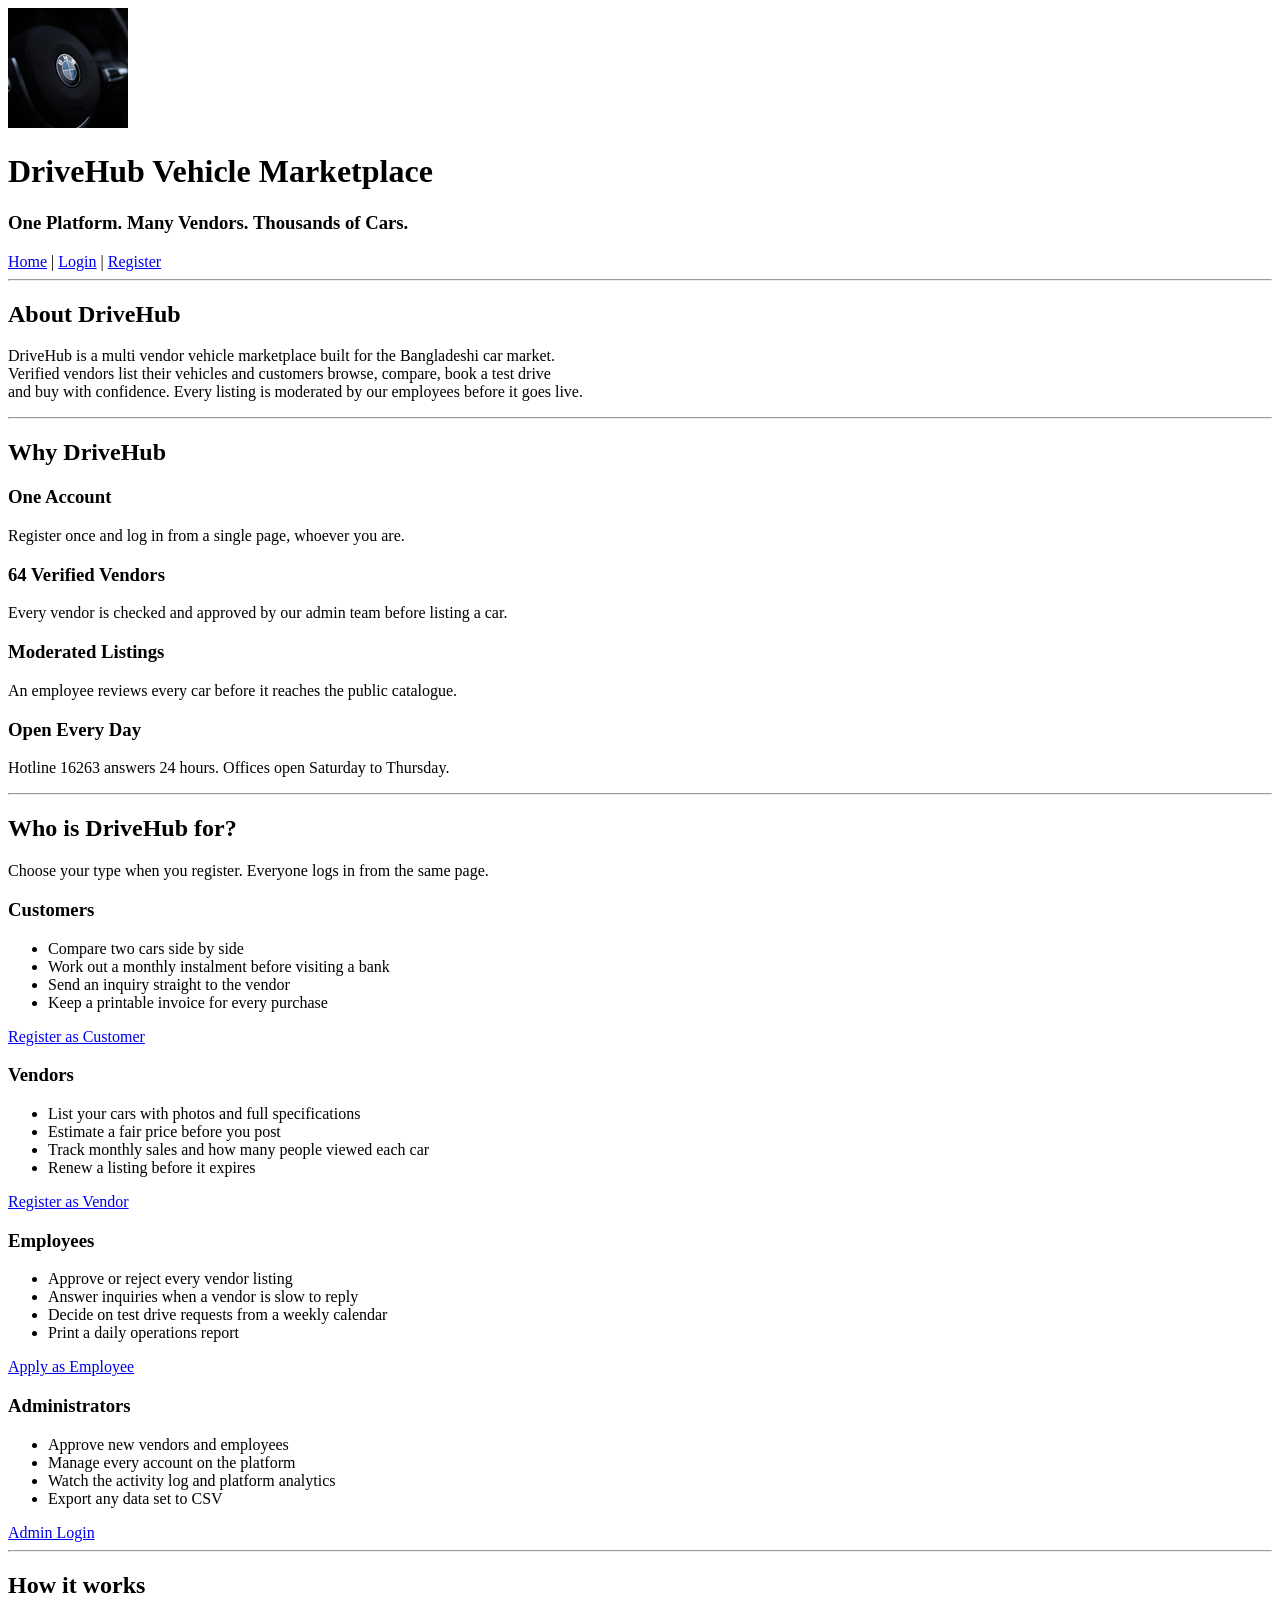
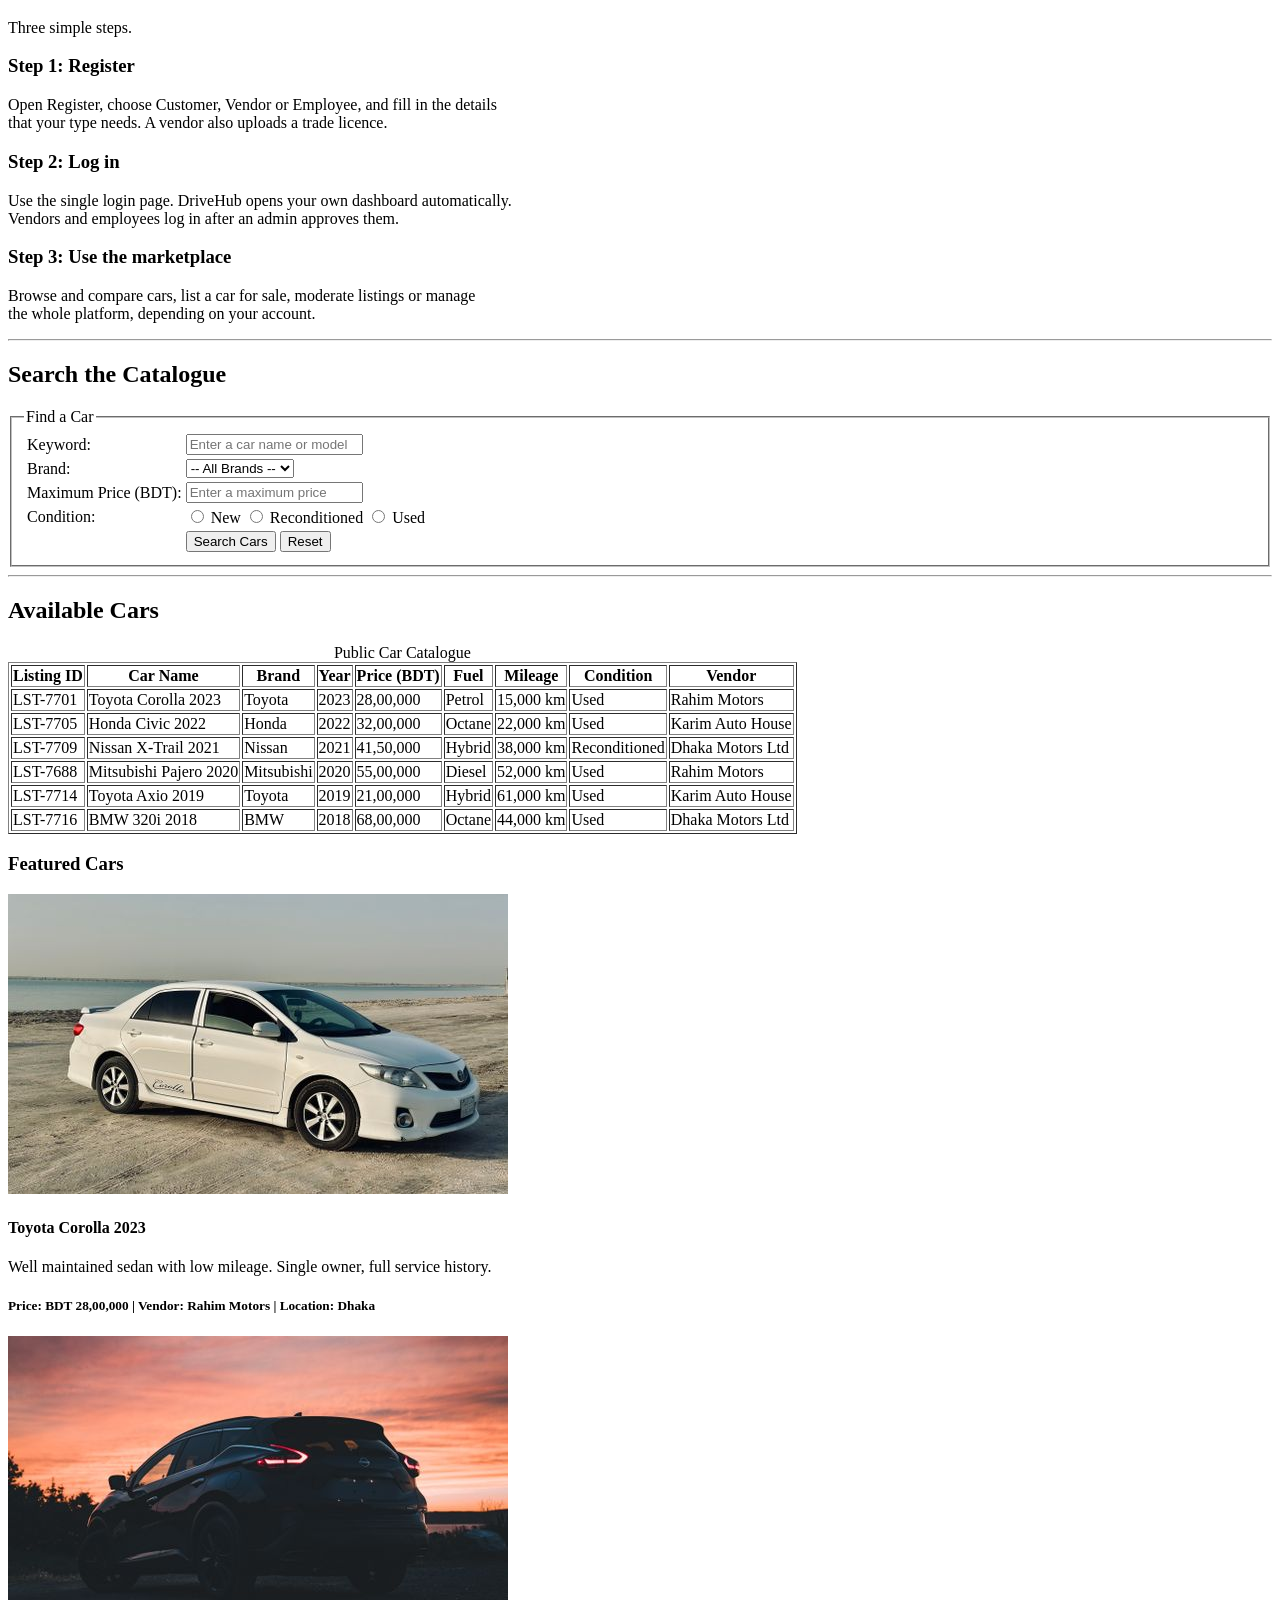
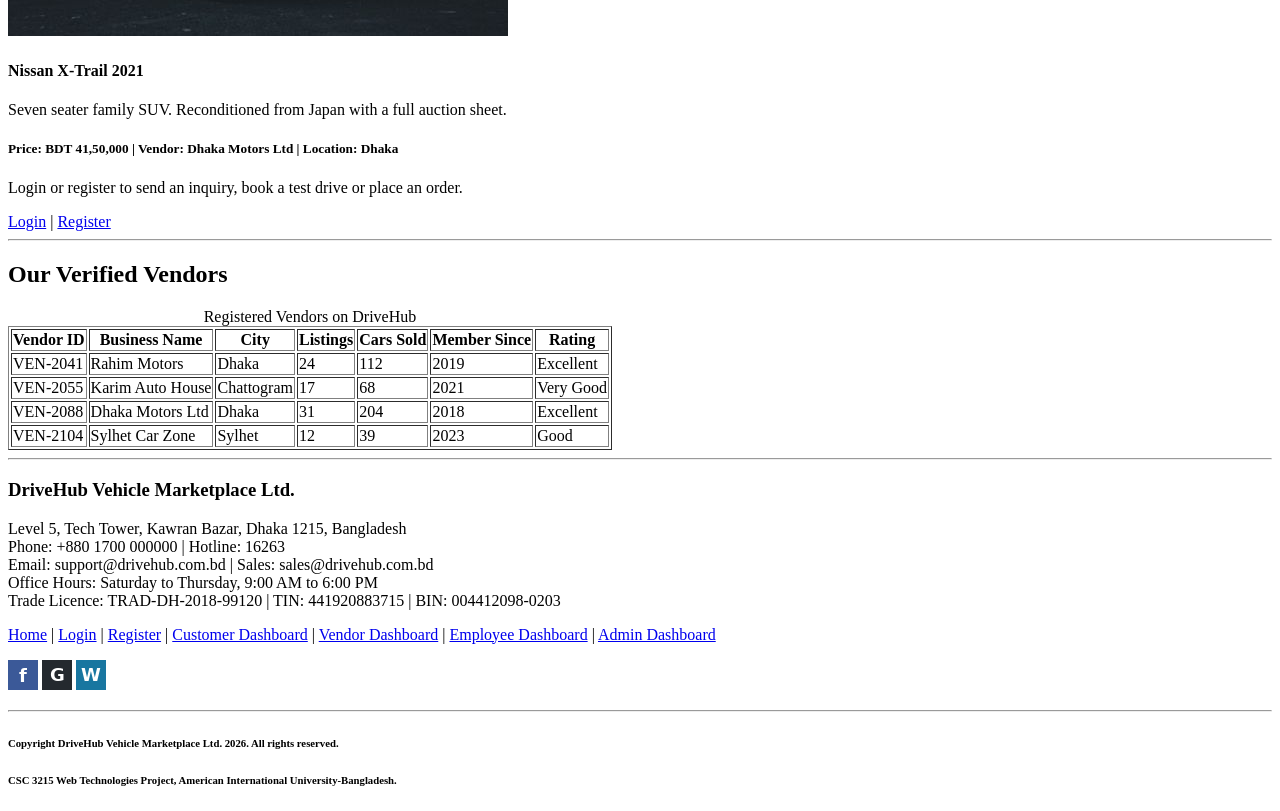
==== index.html @ 2ffe4905 "Add home page with catalogue and search" ====
<!DOCTYPE html>
<html lang="en">

<head>
    <meta charset="UTF-8">
    <meta name="viewport" content="width=device-width, initial-scale=1.0">
    <title>Home | DriveHub Vehicle Marketplace</title>
</head>

<body>

    <header class="site-header">
        <img src="image/logo.png" alt="DriveHub Logo" width="120" height="120">
        <h1>DriveHub Vehicle Marketplace</h1>
        <h3>One Platform. Many Vendors. Thousands of Cars.</h3>
    </header>

    <nav class="main-nav">
        <a href="index.html">Home</a>
        |
        <a href="login.html">Login</a>
        |
        <a href="register.html">Register</a>
    </nav>

    <hr>

    <main class="container">

        <section class="page-section" id="aboutSection">

        <h2>About DriveHub</h2>
        <p>DriveHub is a multi vendor vehicle marketplace built for the Bangladeshi car market.<br>
            Verified vendors list their vehicles and customers browse, compare, book a test drive<br>
            and buy with confidence. Every listing is moderated by our employees before it goes live.
        </p>

        </section>

        <hr>

        <section class="page-section" id="whySection">

        <h2>Why DriveHub</h2>

        <h3>One Account</h3>
        <p>Register once and log in from a single page, whoever you are.</p>

        <h3>64 Verified Vendors</h3>
        <p>Every vendor is checked and approved by our admin team before listing a car.</p>

        <h3>Moderated Listings</h3>
        <p>An employee reviews every car before it reaches the public catalogue.</p>

        <h3>Open Every Day</h3>
        <p>Hotline 16263 answers 24 hours. Offices open Saturday to Thursday.</p>

        </section>

        <hr>

        <section class="page-section" id="usersSection">

        <h2>Who is DriveHub for?</h2>
        <p>Choose your type when you register. Everyone logs in from the same page.</p>

        <h3>Customers</h3>
        <ul>
            <li>Compare two cars side by side</li>
            <li>Work out a monthly instalment before visiting a bank</li>
            <li>Send an inquiry straight to the vendor</li>
            <li>Keep a printable invoice for every purchase</li>
        </ul>
        <a href="register.html">Register as Customer</a>

        <h3>Vendors</h3>
        <ul>
            <li>List your cars with photos and full specifications</li>
            <li>Estimate a fair price before you post</li>
            <li>Track monthly sales and how many people viewed each car</li>
            <li>Renew a listing before it expires</li>
        </ul>
        <a href="register.html">Register as Vendor</a>

        <h3>Employees</h3>
        <ul>
            <li>Approve or reject every vendor listing</li>
            <li>Answer inquiries when a vendor is slow to reply</li>
            <li>Decide on test drive requests from a weekly calendar</li>
            <li>Print a daily operations report</li>
        </ul>
        <a href="register.html">Apply as Employee</a>

        <h3>Administrators</h3>
        <ul>
            <li>Approve new vendors and employees</li>
            <li>Manage every account on the platform</li>
            <li>Watch the activity log and platform analytics</li>
            <li>Export any data set to CSV</li>
        </ul>
        <a href="login.html">Admin Login</a>

        </section>

        <hr>

        <section class="page-section" id="howSection">

        <h2>How it works</h2>
        <p>Three simple steps.</p>

        <h3>Step 1: Register</h3>
        <p>Open Register, choose Customer, Vendor or Employee, and fill in the details<br>
            that your type needs. A vendor also uploads a trade licence.
        </p>

        <h3>Step 2: Log in</h3>
        <p>Use the single login page. DriveHub opens your own dashboard automatically.<br>
            Vendors and employees log in after an admin approves them.
        </p>

        <h3>Step 3: Use the marketplace</h3>
        <p>Browse and compare cars, list a car for sale, moderate listings or manage<br>
            the whole platform, depending on your account.
        </p>

        </section>

        <hr>

        <section class="page-section" id="searchSection">

        <h2>Search the Catalogue</h2>

        <form method="post">
            <fieldset>
                <legend>Find a Car</legend>
                <table>
                    <tr>
                        <td><label for="homeKeyword">Keyword:</label></td>
                        <td><input type="text" id="homeKeyword" name="homeKeyword" placeholder="Enter a car name or model"></td>
                    </tr>
                    <tr>
                        <td><label for="homeBrand">Brand:</label></td>
                        <td>
                            <select id="homeBrand" name="homeBrand">
                                <option value="">-- All Brands --</option>
                                <option value="Toyota">Toyota</option>
                                <option value="Honda">Honda</option>
                                <option value="Nissan">Nissan</option>
                                <option value="Mitsubishi">Mitsubishi</option>
                                <option value="BMW">BMW</option>
                            </select>
                        </td>
                    </tr>
                    <tr>
                        <td><label for="homeMaxPrice">Maximum Price (BDT):</label></td>
                        <td><input type="number" id="homeMaxPrice" name="homeMaxPrice" placeholder="Enter a maximum price"></td>
                    </tr>
                    <tr>
                        <td><label>Condition:</label></td>
                        <td>
                            <input type="radio" id="homeNew" name="homeCondition" value="New">
                            <label for="homeNew">New</label>
                            <input type="radio" id="homeRecond" name="homeCondition" value="Reconditioned">
                            <label for="homeRecond">Reconditioned</label>
                            <input type="radio" id="homeUsed" name="homeCondition" value="Used">
                            <label for="homeUsed">Used</label>
                        </td>
                    </tr>
                    <tr>
                        <td></td>
                        <td>
                            <input type="submit" value="Search Cars">
                            <input type="reset">
                        </td>
                    </tr>
                </table>
            </fieldset>
        </form>

        </section>

        <hr>

        <section class="page-section" id="catalogSection">

        <h2>Available Cars</h2>

        <table border="1">
            <caption>Public Car Catalogue</caption>
            <tr>
                <th>Listing ID</th>
                <th>Car Name</th>
                <th>Brand</th>
                <th>Year</th>
                <th>Price (BDT)</th>
                <th>Fuel</th>
                <th>Mileage</th>
                <th>Condition</th>
                <th>Vendor</th>
            </tr>
            <tr>
                <td>LST-7701</td>
                <td>Toyota Corolla 2023</td>
                <td>Toyota</td>
                <td>2023</td>
                <td>28,00,000</td>
                <td>Petrol</td>
                <td>15,000 km</td>
                <td>Used</td>
                <td>Rahim Motors</td>
            </tr>
            <tr>
                <td>LST-7705</td>
                <td>Honda Civic 2022</td>
                <td>Honda</td>
                <td>2022</td>
                <td>32,00,000</td>
                <td>Octane</td>
                <td>22,000 km</td>
                <td>Used</td>
                <td>Karim Auto House</td>
            </tr>
            <tr>
                <td>LST-7709</td>
                <td>Nissan X-Trail 2021</td>
                <td>Nissan</td>
                <td>2021</td>
                <td>41,50,000</td>
                <td>Hybrid</td>
                <td>38,000 km</td>
                <td>Reconditioned</td>
                <td>Dhaka Motors Ltd</td>
            </tr>
            <tr>
                <td>LST-7688</td>
                <td>Mitsubishi Pajero 2020</td>
                <td>Mitsubishi</td>
                <td>2020</td>
                <td>55,00,000</td>
                <td>Diesel</td>
                <td>52,000 km</td>
                <td>Used</td>
                <td>Rahim Motors</td>
            </tr>
            <tr>
                <td>LST-7714</td>
                <td>Toyota Axio 2019</td>
                <td>Toyota</td>
                <td>2019</td>
                <td>21,00,000</td>
                <td>Hybrid</td>
                <td>61,000 km</td>
                <td>Used</td>
                <td>Karim Auto House</td>
            </tr>
            <tr>
                <td>LST-7716</td>
                <td>BMW 320i 2018</td>
                <td>BMW</td>
                <td>2018</td>
                <td>68,00,000</td>
                <td>Octane</td>
                <td>44,000 km</td>
                <td>Used</td>
                <td>Dhaka Motors Ltd</td>
            </tr>
        </table>

        <h3>Featured Cars</h3>

        <img src="image/car1.png" alt="Toyota Corolla 2023" width="500" height="300">
        <h4>Toyota Corolla 2023</h4>
        <p>Well maintained sedan with low mileage. Single owner, full service history.</p>
        <h5>Price: BDT 28,00,000 | Vendor: Rahim Motors | Location: Dhaka</h5>

        <img src="image/car3.png" alt="Nissan X-Trail 2021" width="500" height="300">
        <h4>Nissan X-Trail 2021</h4>
        <p>Seven seater family SUV. Reconditioned from Japan with a full auction sheet.</p>
        <h5>Price: BDT 41,50,000 | Vendor: Dhaka Motors Ltd | Location: Dhaka</h5>

        <p>Login or register to send an inquiry, book a test drive or place an order.</p>
        <a href="login.html">Login</a> |
        <a href="register.html">Register</a>

        </section>

        <hr>

        <section class="page-section" id="vendorSection">

        <h2>Our Verified Vendors</h2>

        <table border="1">
            <caption>Registered Vendors on DriveHub</caption>
            <tr>
                <th>Vendor ID</th>
                <th>Business Name</th>
                <th>City</th>
                <th>Listings</th>
                <th>Cars Sold</th>
                <th>Member Since</th>
                <th>Rating</th>
            </tr>
            <tr>
                <td>VEN-2041</td>
                <td>Rahim Motors</td>
                <td>Dhaka</td>
                <td>24</td>
                <td>112</td>
                <td>2019</td>
                <td>Excellent</td>
            </tr>
            <tr>
                <td>VEN-2055</td>
                <td>Karim Auto House</td>
                <td>Chattogram</td>
                <td>17</td>
                <td>68</td>
                <td>2021</td>
                <td>Very Good</td>
            </tr>
            <tr>
                <td>VEN-2088</td>
                <td>Dhaka Motors Ltd</td>
                <td>Dhaka</td>
                <td>31</td>
                <td>204</td>
                <td>2018</td>
                <td>Excellent</td>
            </tr>
            <tr>
                <td>VEN-2104</td>
                <td>Sylhet Car Zone</td>
                <td>Sylhet</td>
                <td>12</td>
                <td>39</td>
                <td>2023</td>
                <td>Good</td>
            </tr>
        </table>

        </section>

    </main>

    <footer class="site-footer">
        <hr>

        <h3>DriveHub Vehicle Marketplace Ltd.</h3>

        <p>Level 5, Tech Tower, Kawran Bazar, Dhaka 1215, Bangladesh<br>
            Phone: +880 1700 000000 | Hotline: 16263<br>
            Email: support@drivehub.com.bd | Sales: sales@drivehub.com.bd<br>
            Office Hours: Saturday to Thursday, 9:00 AM to 6:00 PM<br>
            Trade Licence: TRAD-DH-2018-99120 | TIN: 441920883715 | BIN: 004412098-0203
        </p>

        <p>
            <a href="index.html">Home</a> |
            <a href="login.html">Login</a> |
            <a href="register.html">Register</a> |
            <a href="customer.html">Customer Dashboard</a> |
            <a href="vendor.html">Vendor Dashboard</a> |
            <a href="employee.html">Employee Dashboard</a> |
            <a href="admin.html">Admin Dashboard</a>
        </p>

        <p>
            <a href="https://facebook.com/drivehubbd" target="_blank"><img src="image/facebook.png" alt="Facebook" width="30" height="30"></a>
            <a href="https://github.com/drivehubbd" target="_blank"><img src="image/github.png" alt="GitHub" width="30" height="30"></a>
            <a href="https://drivehub.com.bd" target="_blank"><img src="image/website.png" alt="Website" width="30" height="30"></a>
        </p>

        <hr>
        <h6>Copyright DriveHub Vehicle Marketplace Ltd. 2026. All rights reserved.</h6>
        <h6>CSC 3215 Web Technologies Project, American International University-Bangladesh.</h6>
    </footer>

</body>

</html>
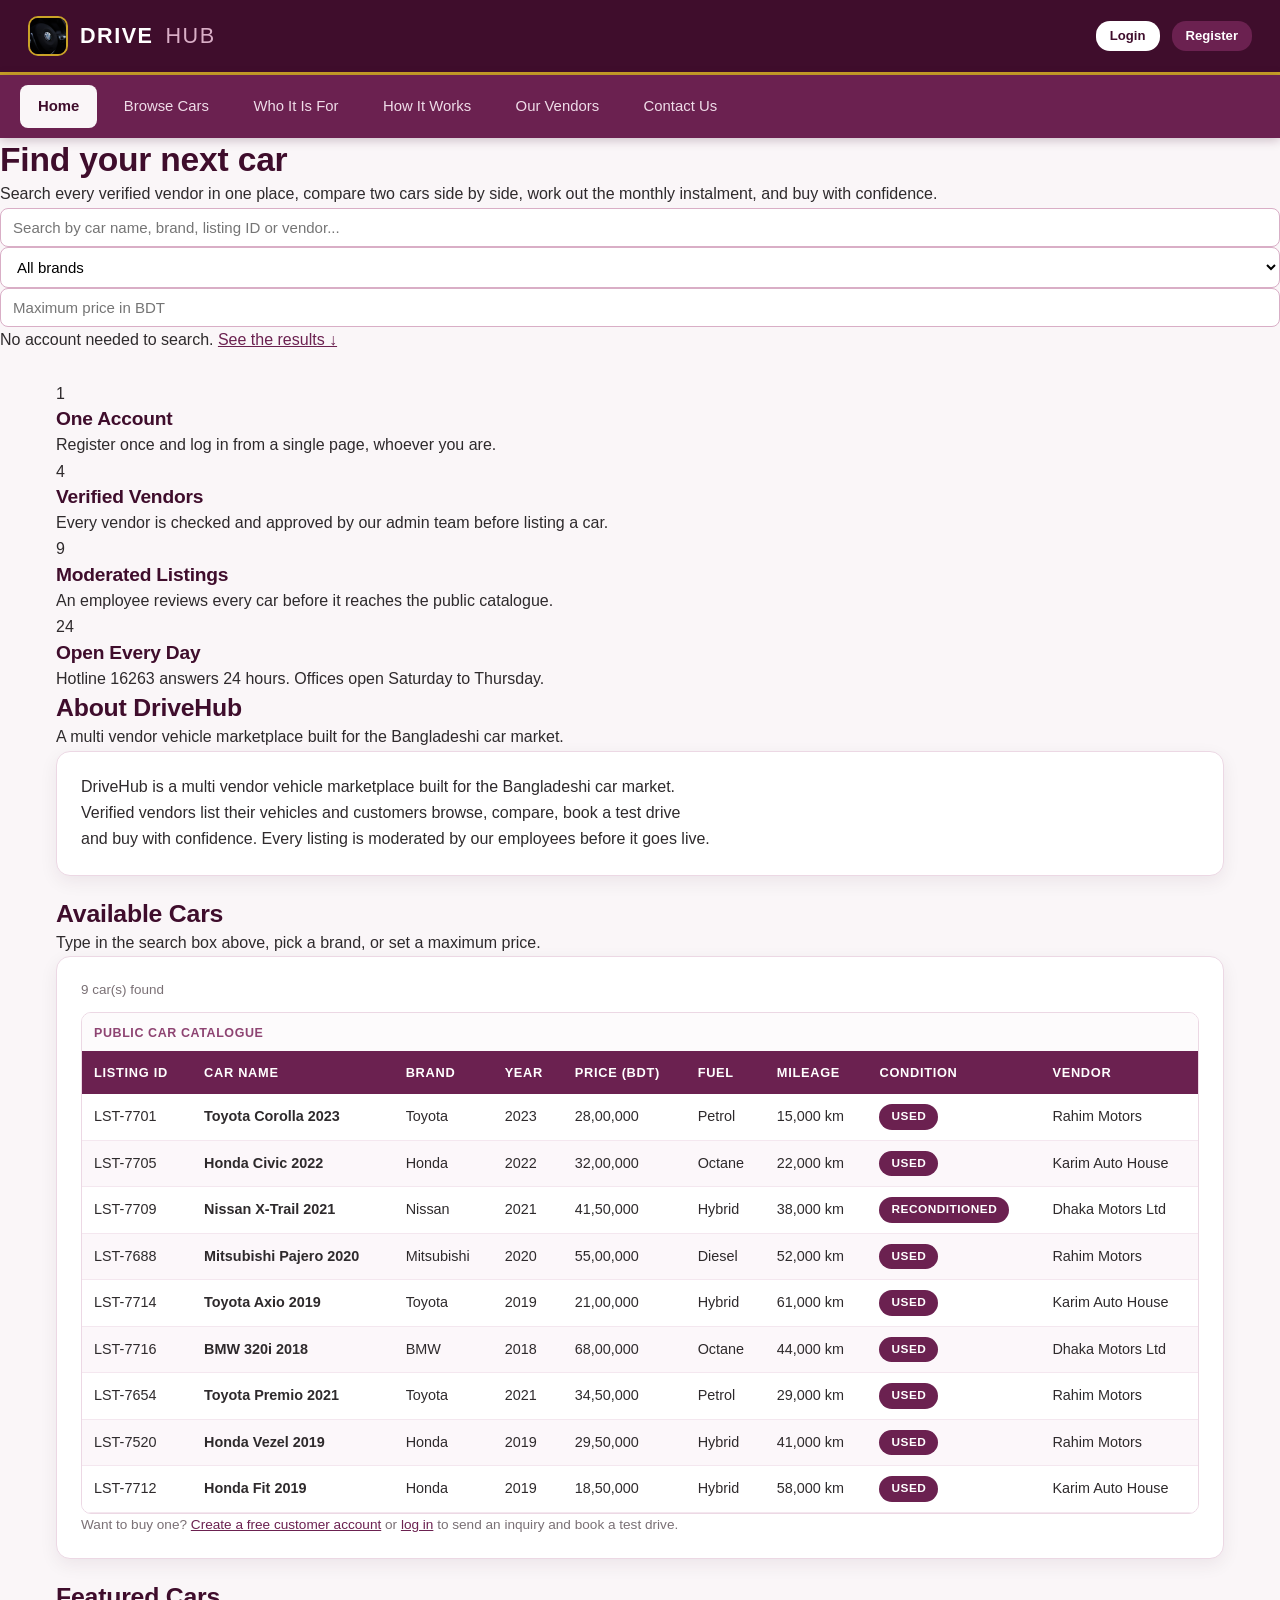
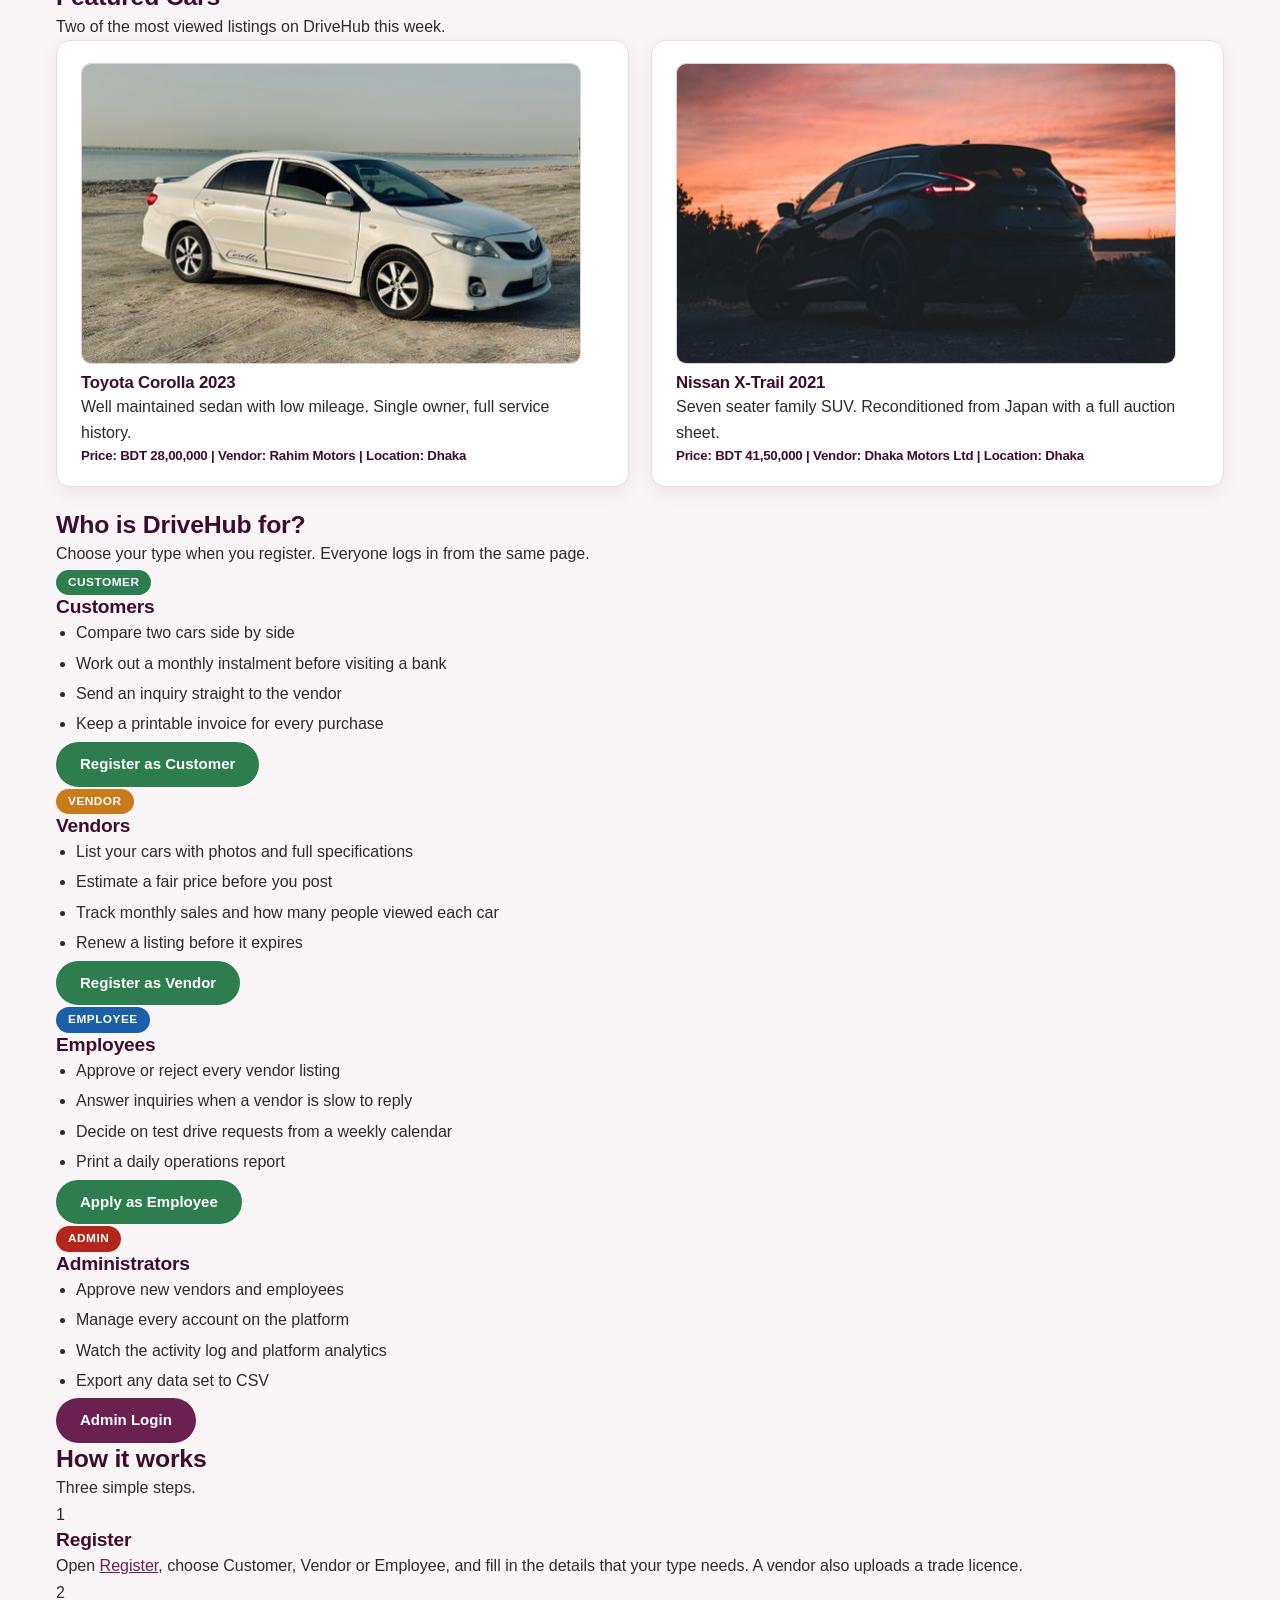
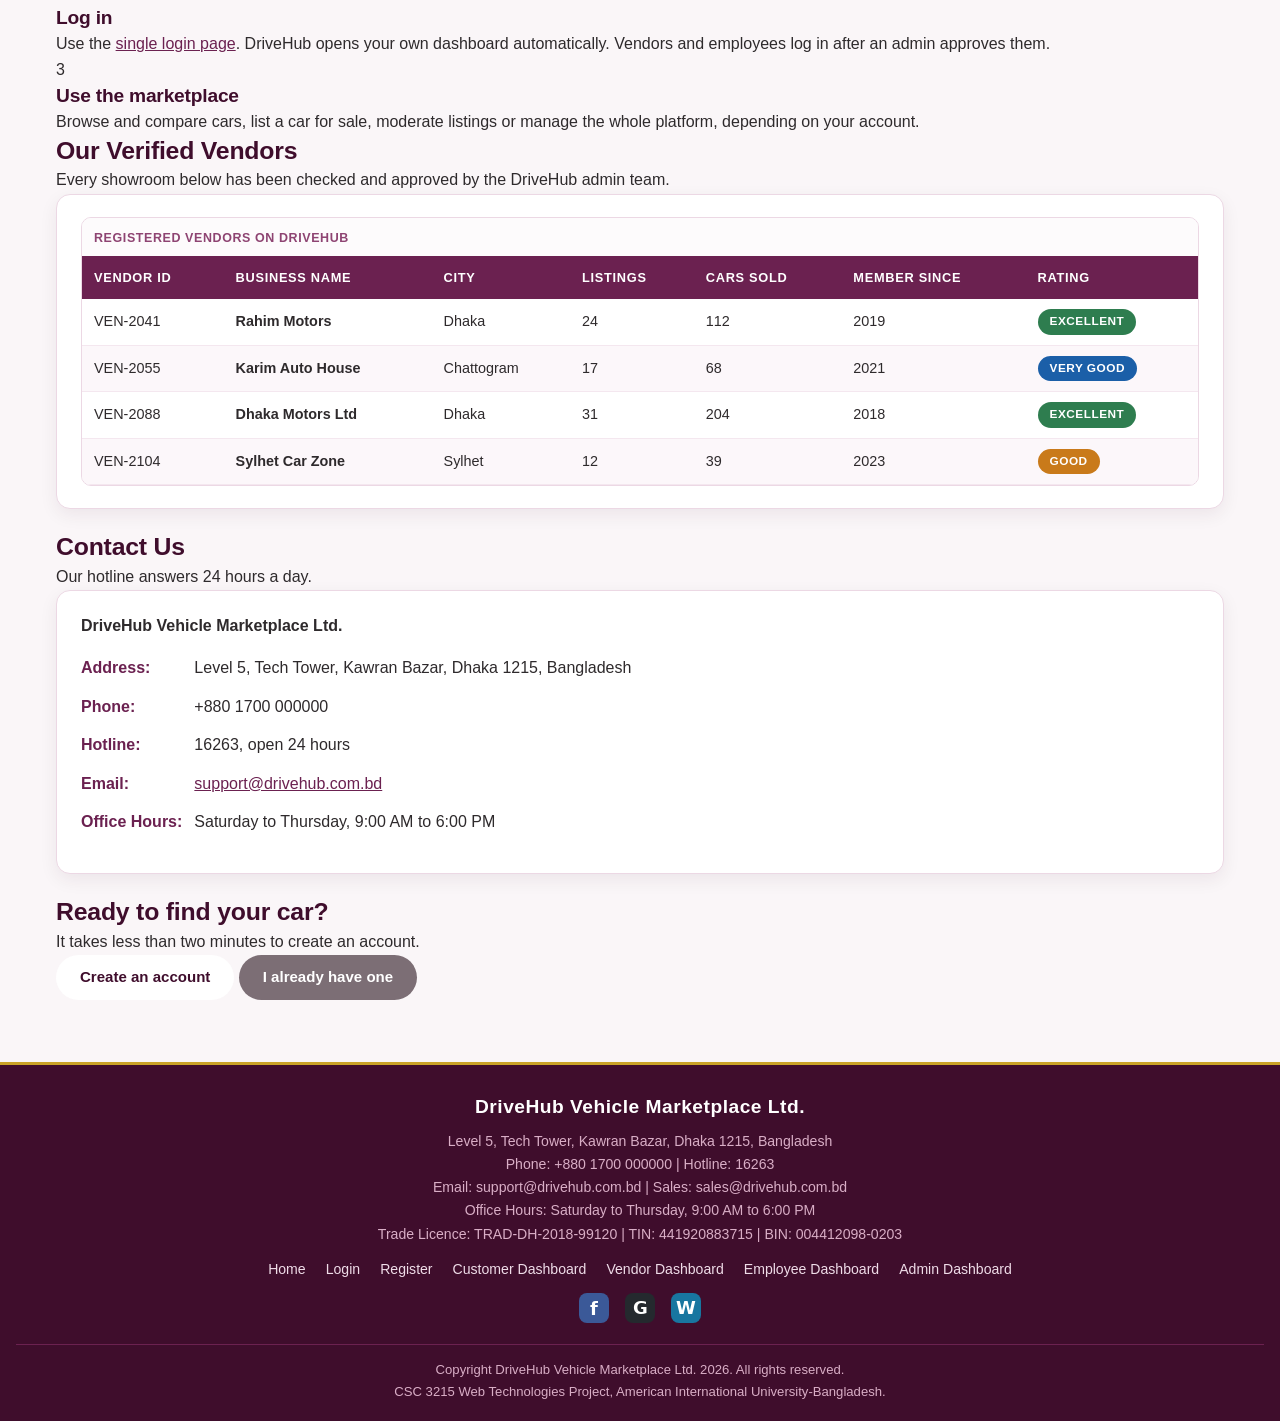
==== commit 223a0b68: "Added homepage and vendor table" ====
--- a/index.html
+++ b/index.html
@@ -4,350 +4,319 @@
 <head>
     <meta charset="UTF-8">
     <meta name="viewport" content="width=device-width, initial-scale=1.0">
+    <meta name="description" content="DriveHub Vehicle Marketplace: browse, compare and buy cars from verified vendors">
     <title>Home | DriveHub Vehicle Marketplace</title>
+    <link rel="stylesheet" href="css/base.css">
+    <link rel="stylesheet" href="css/layout.css">
+    <link rel="stylesheet" href="css/forms.css">
+    <link rel="stylesheet" href="css/tables.css">
+    <link rel="stylesheet" href="css/dashboard.css">
+    <link rel="stylesheet" href="css/home.css">
 </head>
 
 <body>
 
-    <header class="site-header">
-        <img src="image/logo.png" alt="DriveHub Logo" width="120" height="120">
-        <h1>DriveHub Vehicle Marketplace</h1>
-        <h3>One Platform. Many Vendors. Thousands of Cars.</h3>
+    <!-- HEADER: logo on the left, account buttons on the right -->
+    <header class="header">
+        <a href="index.html" class="logo">
+            <img src="image/logo.png" alt="DriveHub Logo" width="40" height="40">
+            Drive<span>Hub</span>
+        </a>
+        <div class="user-info">
+            <a href="login.html" class="btn btn-small btn-light">Login</a>
+            <a href="register.html" class="btn btn-small">Register</a>
+        </div>
     </header>
 
-    <nav class="main-nav">
-        <a href="index.html">Home</a>
-        |
-        <a href="login.html">Login</a>
-        |
-        <a href="register.html">Register</a>
+    <!-- NAVIGATION -->
+    <nav class="topnav">
+        <a href="index.html" class="active">Home</a>
+        <a href="#catalog">Browse Cars</a>
+        <a href="#who">Who It Is For</a>
+        <a href="#how">How It Works</a>
+        <a href="#vendors">Our Vendors</a>
+        <a href="#contact">Contact Us</a>
     </nav>
 
-    <hr>
+    <!-- HERO with the catalogue search -->
+    <div class="hero">
+        <h1>Find your next car</h1>
+        <p>Search every verified vendor in one place, compare two cars side by side,
+            work out the monthly instalment, and buy with confidence.</p>
+
+        <!-- Typing here filters the results below right away (onkeyup) -->
+        <div class="hero-search">
+            <input type="text" id="catalogSearch" placeholder="Search by car name, brand, listing ID or vendor..." onkeyup="renderCatalog()">
+            <select id="catalogBrand" onchange="renderCatalog()">
+                <option value="All">All brands</option>
+                <option value="Toyota">Toyota</option>
+                <option value="Honda">Honda</option>
+                <option value="Nissan">Nissan</option>
+                <option value="Mitsubishi">Mitsubishi</option>
+                <option value="BMW">BMW</option>
+            </select>
+            <input type="number" id="catalogMaxPrice" placeholder="Maximum price in BDT" onkeyup="renderCatalog()">
+        </div>
+        <p class="hero-note">No account needed to search. <a href="#catalog" class="hero-link">See the results &darr;</a></p>
+    </div>
 
     <main class="container">
 
-        <section class="page-section" id="aboutSection">
-
-        <h2>About DriveHub</h2>
-        <p>DriveHub is a multi vendor vehicle marketplace built for the Bangladeshi car market.<br>
-            Verified vendors list their vehicles and customers browse, compare, book a test drive<br>
-            and buy with confidence. Every listing is moderated by our employees before it goes live.
-        </p>
-
-        </section>
-
-        <hr>
-
-        <section class="page-section" id="whySection">
-
-        <h2>Why DriveHub</h2>
-
-        <h3>One Account</h3>
-        <p>Register once and log in from a single page, whoever you are.</p>
-
-        <h3>64 Verified Vendors</h3>
-        <p>Every vendor is checked and approved by our admin team before listing a car.</p>
-
-        <h3>Moderated Listings</h3>
-        <p>An employee reviews every car before it reaches the public catalogue.</p>
-
-        <h3>Open Every Day</h3>
-        <p>Hotline 16263 answers 24 hours. Offices open Saturday to Thursday.</p>
-
-        </section>
-
-        <hr>
-
-        <section class="page-section" id="usersSection">
-
-        <h2>Who is DriveHub for?</h2>
-        <p>Choose your type when you register. Everyone logs in from the same page.</p>
-
-        <h3>Customers</h3>
-        <ul>
-            <li>Compare two cars side by side</li>
-            <li>Work out a monthly instalment before visiting a bank</li>
-            <li>Send an inquiry straight to the vendor</li>
-            <li>Keep a printable invoice for every purchase</li>
-        </ul>
-        <a href="register.html">Register as Customer</a>
-
-        <h3>Vendors</h3>
-        <ul>
-            <li>List your cars with photos and full specifications</li>
-            <li>Estimate a fair price before you post</li>
-            <li>Track monthly sales and how many people viewed each car</li>
-            <li>Renew a listing before it expires</li>
-        </ul>
-        <a href="register.html">Register as Vendor</a>
-
-        <h3>Employees</h3>
-        <ul>
-            <li>Approve or reject every vendor listing</li>
-            <li>Answer inquiries when a vendor is slow to reply</li>
-            <li>Decide on test drive requests from a weekly calendar</li>
-            <li>Print a daily operations report</li>
-        </ul>
-        <a href="register.html">Apply as Employee</a>
-
-        <h3>Administrators</h3>
-        <ul>
-            <li>Approve new vendors and employees</li>
-            <li>Manage every account on the platform</li>
-            <li>Watch the activity log and platform analytics</li>
-            <li>Export any data set to CSV</li>
-        </ul>
-        <a href="login.html">Admin Login</a>
-
-        </section>
-
-        <hr>
-
-        <section class="page-section" id="howSection">
-
-        <h2>How it works</h2>
-        <p>Three simple steps.</p>
-
-        <h3>Step 1: Register</h3>
-        <p>Open Register, choose Customer, Vendor or Employee, and fill in the details<br>
-            that your type needs. A vendor also uploads a trade licence.
-        </p>
-
-        <h3>Step 2: Log in</h3>
-        <p>Use the single login page. DriveHub opens your own dashboard automatically.<br>
-            Vendors and employees log in after an admin approves them.
-        </p>
-
-        <h3>Step 3: Use the marketplace</h3>
-        <p>Browse and compare cars, list a car for sale, moderate listings or manage<br>
-            the whole platform, depending on your account.
-        </p>
-
-        </section>
-
-        <hr>
-
-        <section class="page-section" id="searchSection">
-
-        <h2>Search the Catalogue</h2>
-
-        <form method="post">
-            <fieldset>
-                <legend>Find a Car</legend>
-                <table>
-                    <tr>
-                        <td><label for="homeKeyword">Keyword:</label></td>
-                        <td><input type="text" id="homeKeyword" name="homeKeyword" placeholder="Enter a car name or model"></td>
-                    </tr>
-                    <tr>
-                        <td><label for="homeBrand">Brand:</label></td>
-                        <td>
-                            <select id="homeBrand" name="homeBrand">
-                                <option value="">-- All Brands --</option>
-                                <option value="Toyota">Toyota</option>
-                                <option value="Honda">Honda</option>
-                                <option value="Nissan">Nissan</option>
-                                <option value="Mitsubishi">Mitsubishi</option>
-                                <option value="BMW">BMW</option>
-                            </select>
-                        </td>
-                    </tr>
-                    <tr>
-                        <td><label for="homeMaxPrice">Maximum Price (BDT):</label></td>
-                        <td><input type="number" id="homeMaxPrice" name="homeMaxPrice" placeholder="Enter a maximum price"></td>
-                    </tr>
-                    <tr>
-                        <td><label>Condition:</label></td>
-                        <td>
-                            <input type="radio" id="homeNew" name="homeCondition" value="New">
-                            <label for="homeNew">New</label>
-                            <input type="radio" id="homeRecond" name="homeCondition" value="Reconditioned">
-                            <label for="homeRecond">Reconditioned</label>
-                            <input type="radio" id="homeUsed" name="homeCondition" value="Used">
-                            <label for="homeUsed">Used</label>
-                        </td>
-                    </tr>
-                    <tr>
-                        <td></td>
-                        <td>
-                            <input type="submit" value="Search Cars">
-                            <input type="reset">
-                        </td>
+        <!-- WHY DRIVEHUB -->
+        <div class="feature-strip">
+            <div class="feature">
+                <span class="feature-icon">1</span>
+                <h3>One Account</h3>
+                <p>Register once and log in from a single page, whoever you are.</p>
+            </div>
+            <div class="feature">
+                <span class="feature-icon" id="vendorCount">0</span>
+                <h3>Verified Vendors</h3>
+                <p>Every vendor is checked and approved by our admin team before listing a car.</p>
+            </div>
+            <div class="feature">
+                <span class="feature-icon" id="liveCount">0</span>
+                <h3>Moderated Listings</h3>
+                <p>An employee reviews every car before it reaches the public catalogue.</p>
+            </div>
+            <div class="feature">
+                <span class="feature-icon">24</span>
+                <h3>Open Every Day</h3>
+                <p>Hotline 16263 answers 24 hours. Offices open Saturday to Thursday.</p>
+            </div>
+        </div>
+
+        <!-- ABOUT -->
+        <section id="about" class="home-section">
+            <div class="section-heading">
+                <h2>About DriveHub</h2>
+                <p>A multi vendor vehicle marketplace built for the Bangladeshi car market.</p>
+            </div>
+            <div class="card">
+                <p>DriveHub is a multi vendor vehicle marketplace built for the Bangladeshi car market.<br>
+                    Verified vendors list their vehicles and customers browse, compare, book a test drive<br>
+                    and buy with confidence. Every listing is moderated by our employees before it goes live.
+                </p>
+            </div>
+        </section>
+
+        <!-- SEARCH RESULTS -->
+        <section id="catalog" class="home-section">
+            <div class="section-heading">
+                <h2>Available Cars</h2>
+                <p>Type in the search box above, pick a brand, or set a maximum price.</p>
+            </div>
+            <div class="card">
+                <p class="result-count" id="catalogCount"></p>
+                <div class="table-wrapper">
+                    <table class="data-table">
+                        <caption>Public Car Catalogue</caption>
+                        <thead>
+                            <tr>
+                                <th>Listing ID</th>
+                                <th>Car Name</th>
+                                <th>Brand</th>
+                                <th>Year</th>
+                                <th>Price (BDT)</th>
+                                <th>Fuel</th>
+                                <th>Mileage</th>
+                                <th>Condition</th>
+                                <th>Vendor</th>
+                            </tr>
+                        </thead>
+                        <tbody id="catalogBody"></tbody>
+                    </table>
+                </div>
+                <p class="hint">Want to buy one? <a href="register.html">Create a free customer account</a> or
+                    <a href="login.html">log in</a> to send an inquiry and book a test drive.</p>
+            </div>
+        </section>
+
+        <!-- FEATURED CARS -->
+        <section id="featured" class="home-section">
+            <div class="section-heading">
+                <h2>Featured Cars</h2>
+                <p>Two of the most viewed listings on DriveHub this week.</p>
+            </div>
+            <div class="row">
+                <div class="col">
+                    <div class="card">
+                        <img src="image/car1.png" alt="Toyota Corolla 2023" width="500" height="300" class="car-photo">
+                        <h4>Toyota Corolla 2023</h4>
+                        <p>Well maintained sedan with low mileage. Single owner, full service history.</p>
+                        <h5>Price: BDT 28,00,000 | Vendor: Rahim Motors | Location: Dhaka</h5>
+                    </div>
+                </div>
+                <div class="col">
+                    <div class="card">
+                        <img src="image/car3.png" alt="Nissan X-Trail 2021" width="500" height="300" class="car-photo">
+                        <h4>Nissan X-Trail 2021</h4>
+                        <p>Seven seater family SUV. Reconditioned from Japan with a full auction sheet.</p>
+                        <h5>Price: BDT 41,50,000 | Vendor: Dhaka Motors Ltd | Location: Dhaka</h5>
+                    </div>
+                </div>
+            </div>
+        </section>
+
+        <!-- WHO IT IS FOR -->
+        <section id="who" class="home-section">
+            <div class="section-heading">
+                <h2>Who is DriveHub for?</h2>
+                <p>Choose your type when you register. Everyone logs in from the same page.</p>
+            </div>
+
+            <div class="role-grid">
+                <div class="role-card customer">
+                    <span class="badge customer">Customer</span>
+                    <h3>Customers</h3>
+                    <ul>
+                        <li>Compare two cars side by side</li>
+                        <li>Work out a monthly instalment before visiting a bank</li>
+                        <li>Send an inquiry straight to the vendor</li>
+                        <li>Keep a printable invoice for every purchase</li>
+                    </ul>
+                    <a href="register.html" class="btn btn-success">Register as Customer</a>
+                </div>
+
+                <div class="role-card vendor">
+                    <span class="badge vendor">Vendor</span>
+                    <h3>Vendors</h3>
+                    <ul>
+                        <li>List your cars with photos and full specifications</li>
+                        <li>Estimate a fair price before you post</li>
+                        <li>Track monthly sales and how many people viewed each car</li>
+                        <li>Renew a listing before it expires</li>
+                    </ul>
+                    <a href="register.html" class="btn btn-success">Register as Vendor</a>
+                </div>
+
+                <div class="role-card employee">
+                    <span class="badge employee">Employee</span>
+                    <h3>Employees</h3>
+                    <ul>
+                        <li>Approve or reject every vendor listing</li>
+                        <li>Answer inquiries when a vendor is slow to reply</li>
+                        <li>Decide on test drive requests from a weekly calendar</li>
+                        <li>Print a daily operations report</li>
+                    </ul>
+                    <a href="register.html" class="btn btn-success">Apply as Employee</a>
+                </div>
+
+                <div class="role-card admin">
+                    <span class="badge admin">Admin</span>
+                    <h3>Administrators</h3>
+                    <ul>
+                        <li>Approve new vendors and employees</li>
+                        <li>Manage every account on the platform</li>
+                        <li>Watch the activity log and platform analytics</li>
+                        <li>Export any data set to CSV</li>
+                    </ul>
+                    <a href="login.html" class="btn">Admin Login</a>
+                </div>
+            </div>
+        </section>
+
+        <!-- HOW IT WORKS -->
+        <section id="how" class="home-section">
+            <div class="section-heading">
+                <h2>How it works</h2>
+                <p>Three simple steps.</p>
+            </div>
+            <div class="steps">
+                <div class="step">
+                    <span class="step-number">1</span>
+                    <h3>Register</h3>
+                    <p>Open <a href="register.html">Register</a>, choose Customer, Vendor or Employee,
+                        and fill in the details that your type needs. A vendor also uploads a trade licence.</p>
+                </div>
+                <div class="step">
+                    <span class="step-number">2</span>
+                    <h3>Log in</h3>
+                    <p>Use the <a href="login.html">single login page</a>. DriveHub opens your own dashboard
+                        automatically. Vendors and employees log in after an admin approves them.</p>
+                </div>
+                <div class="step">
+                    <span class="step-number">3</span>
+                    <h3>Use the marketplace</h3>
+                    <p>Browse and compare cars, list a car for sale, moderate listings or manage
+                        the whole platform, depending on your account.</p>
+                </div>
+            </div>
+        </section>
+
+        <!-- OUR VENDORS -->
+        <section id="vendors" class="home-section">
+            <div class="section-heading">
+                <h2>Our Verified Vendors</h2>
+                <p>Every showroom below has been checked and approved by the DriveHub admin team.</p>
+            </div>
+            <div class="card">
+                <div class="table-wrapper">
+                    <table class="data-table">
+                        <caption>Registered Vendors on DriveHub</caption>
+                        <thead>
+                            <tr>
+                                <th>Vendor ID</th>
+                                <th>Business Name</th>
+                                <th>City</th>
+                                <th>Listings</th>
+                                <th>Cars Sold</th>
+                                <th>Member Since</th>
+                                <th>Rating</th>
+                            </tr>
+                        </thead>
+                        <tbody id="vendorBody"></tbody>
+                    </table>
+                </div>
+            </div>
+        </section>
+
+        <!-- CONTACT US -->
+        <section id="contact" class="home-section">
+            <div class="section-heading">
+                <h2>Contact Us</h2>
+                <p>Our hotline answers 24 hours a day.</p>
+            </div>
+            <div class="card">
+                <p><strong>DriveHub Vehicle Marketplace Ltd.</strong></p>
+                <table class="contact-table">
+                    <tr>
+                        <td>Address:</td>
+                        <td>Level 5, Tech Tower, Kawran Bazar, Dhaka 1215, Bangladesh</td>
+                    </tr>
+                    <tr>
+                        <td>Phone:</td>
+                        <td>+880 1700 000000</td>
+                    </tr>
+                    <tr>
+                        <td>Hotline:</td>
+                        <td>16263, open 24 hours</td>
+                    </tr>
+                    <tr>
+                        <td>Email:</td>
+                        <td><a href="mailto:support@drivehub.com.bd">support@drivehub.com.bd</a></td>
+                    </tr>
+                    <tr>
+                        <td>Office Hours:</td>
+                        <td>Saturday to Thursday, 9:00 AM to 6:00 PM</td>
                     </tr>
                 </table>
-            </fieldset>
-        </form>
-
-        </section>
-
-        <hr>
-
-        <section class="page-section" id="catalogSection">
-
-        <h2>Available Cars</h2>
-
-        <table border="1">
-            <caption>Public Car Catalogue</caption>
-            <tr>
-                <th>Listing ID</th>
-                <th>Car Name</th>
-                <th>Brand</th>
-                <th>Year</th>
-                <th>Price (BDT)</th>
-                <th>Fuel</th>
-                <th>Mileage</th>
-                <th>Condition</th>
-                <th>Vendor</th>
-            </tr>
-            <tr>
-                <td>LST-7701</td>
-                <td>Toyota Corolla 2023</td>
-                <td>Toyota</td>
-                <td>2023</td>
-                <td>28,00,000</td>
-                <td>Petrol</td>
-                <td>15,000 km</td>
-                <td>Used</td>
-                <td>Rahim Motors</td>
-            </tr>
-            <tr>
-                <td>LST-7705</td>
-                <td>Honda Civic 2022</td>
-                <td>Honda</td>
-                <td>2022</td>
-                <td>32,00,000</td>
-                <td>Octane</td>
-                <td>22,000 km</td>
-                <td>Used</td>
-                <td>Karim Auto House</td>
-            </tr>
-            <tr>
-                <td>LST-7709</td>
-                <td>Nissan X-Trail 2021</td>
-                <td>Nissan</td>
-                <td>2021</td>
-                <td>41,50,000</td>
-                <td>Hybrid</td>
-                <td>38,000 km</td>
-                <td>Reconditioned</td>
-                <td>Dhaka Motors Ltd</td>
-            </tr>
-            <tr>
-                <td>LST-7688</td>
-                <td>Mitsubishi Pajero 2020</td>
-                <td>Mitsubishi</td>
-                <td>2020</td>
-                <td>55,00,000</td>
-                <td>Diesel</td>
-                <td>52,000 km</td>
-                <td>Used</td>
-                <td>Rahim Motors</td>
-            </tr>
-            <tr>
-                <td>LST-7714</td>
-                <td>Toyota Axio 2019</td>
-                <td>Toyota</td>
-                <td>2019</td>
-                <td>21,00,000</td>
-                <td>Hybrid</td>
-                <td>61,000 km</td>
-                <td>Used</td>
-                <td>Karim Auto House</td>
-            </tr>
-            <tr>
-                <td>LST-7716</td>
-                <td>BMW 320i 2018</td>
-                <td>BMW</td>
-                <td>2018</td>
-                <td>68,00,000</td>
-                <td>Octane</td>
-                <td>44,000 km</td>
-                <td>Used</td>
-                <td>Dhaka Motors Ltd</td>
-            </tr>
-        </table>
-
-        <h3>Featured Cars</h3>
-
-        <img src="image/car1.png" alt="Toyota Corolla 2023" width="500" height="300">
-        <h4>Toyota Corolla 2023</h4>
-        <p>Well maintained sedan with low mileage. Single owner, full service history.</p>
-        <h5>Price: BDT 28,00,000 | Vendor: Rahim Motors | Location: Dhaka</h5>
-
-        <img src="image/car3.png" alt="Nissan X-Trail 2021" width="500" height="300">
-        <h4>Nissan X-Trail 2021</h4>
-        <p>Seven seater family SUV. Reconditioned from Japan with a full auction sheet.</p>
-        <h5>Price: BDT 41,50,000 | Vendor: Dhaka Motors Ltd | Location: Dhaka</h5>
-
-        <p>Login or register to send an inquiry, book a test drive or place an order.</p>
-        <a href="login.html">Login</a> |
-        <a href="register.html">Register</a>
-
-        </section>
-
-        <hr>
-
-        <section class="page-section" id="vendorSection">
-
-        <h2>Our Verified Vendors</h2>
-
-        <table border="1">
-            <caption>Registered Vendors on DriveHub</caption>
-            <tr>
-                <th>Vendor ID</th>
-                <th>Business Name</th>
-                <th>City</th>
-                <th>Listings</th>
-                <th>Cars Sold</th>
-                <th>Member Since</th>
-                <th>Rating</th>
-            </tr>
-            <tr>
-                <td>VEN-2041</td>
-                <td>Rahim Motors</td>
-                <td>Dhaka</td>
-                <td>24</td>
-                <td>112</td>
-                <td>2019</td>
-                <td>Excellent</td>
-            </tr>
-            <tr>
-                <td>VEN-2055</td>
-                <td>Karim Auto House</td>
-                <td>Chattogram</td>
-                <td>17</td>
-                <td>68</td>
-                <td>2021</td>
-                <td>Very Good</td>
-            </tr>
-            <tr>
-                <td>VEN-2088</td>
-                <td>Dhaka Motors Ltd</td>
-                <td>Dhaka</td>
-                <td>31</td>
-                <td>204</td>
-                <td>2018</td>
-                <td>Excellent</td>
-            </tr>
-            <tr>
-                <td>VEN-2104</td>
-                <td>Sylhet Car Zone</td>
-                <td>Sylhet</td>
-                <td>12</td>
-                <td>39</td>
-                <td>2023</td>
-                <td>Good</td>
-            </tr>
-        </table>
-
+            </div>
+        </section>
+
+        <section class="home-section">
+            <div class="cta-band">
+                <h2>Ready to find your car?</h2>
+                <p>It takes less than two minutes to create an account.</p>
+                <a href="register.html" class="btn btn-light">Create an account</a>
+                <a href="login.html" class="btn btn-secondary">I already have one</a>
+            </div>
         </section>
 
     </main>
 
-    <footer class="site-footer">
-        <hr>
-
+    <!-- FOOTER -->
+    <footer class="footer">
         <h3>DriveHub Vehicle Marketplace Ltd.</h3>
 
         <p>Level 5, Tech Tower, Kawran Bazar, Dhaka 1215, Bangladesh<br>
@@ -357,27 +326,31 @@
             Trade Licence: TRAD-DH-2018-99120 | TIN: 441920883715 | BIN: 004412098-0203
         </p>
 
-        <p>
-            <a href="index.html">Home</a> |
-            <a href="login.html">Login</a> |
-            <a href="register.html">Register</a> |
-            <a href="customer.html">Customer Dashboard</a> |
-            <a href="vendor.html">Vendor Dashboard</a> |
-            <a href="employee.html">Employee Dashboard</a> |
+        <div class="footer-links">
+            <a href="index.html">Home</a>
+            <a href="login.html">Login</a>
+            <a href="register.html">Register</a>
+            <a href="customer.html">Customer Dashboard</a>
+            <a href="vendor.html">Vendor Dashboard</a>
+            <a href="employee.html">Employee Dashboard</a>
             <a href="admin.html">Admin Dashboard</a>
-        </p>
-
-        <p>
+        </div>
+
+        <p class="footer-social">
             <a href="https://facebook.com/drivehubbd" target="_blank"><img src="image/facebook.png" alt="Facebook" width="30" height="30"></a>
             <a href="https://github.com/drivehubbd" target="_blank"><img src="image/github.png" alt="GitHub" width="30" height="30"></a>
             <a href="https://drivehub.com.bd" target="_blank"><img src="image/website.png" alt="Website" width="30" height="30"></a>
         </p>
 
-        <hr>
-        <h6>Copyright DriveHub Vehicle Marketplace Ltd. 2026. All rights reserved.</h6>
-        <h6>CSC 3215 Web Technologies Project, American International University-Bangladesh.</h6>
+        <div class="footer-bottom">
+            Copyright DriveHub Vehicle Marketplace Ltd. 2026. All rights reserved.<br>
+            CSC 3215 Web Technologies Project, American International University-Bangladesh.
+        </div>
     </footer>
 
+    <script src="js/data.js"></script>
+    <script src="js/common.js"></script>
+    <script src="js/home.js"></script>
 </body>
 
 </html>
--- a/css/base.css
+++ b/css/base.css
@@ -0,0 +1,95 @@
+/* DriveHub Vehicle Marketplace Management System
+   File 1 of 6: base.css
+
+   Reset, page defaults, typography and links.
+   This file is linked FIRST on every page, because the rules here are the
+   starting point that the other five style sheets build on.
+   (Lecture 02: "Inserting CSS, External CSS is recommended")
+
+   Colour palette, Paletton plum family with a gold accent:
+     #3F0D2C  darkest plum   header and footer
+     #6B2150  dark plum      navigation, buttons, table headers
+     #8E4472  mid plum       hover state, captions
+     #B5799C  light plum     input borders
+     #D9AEC6  pale plum      card borders and dividers
+     #F4E7EF  very pale plum tinted panels
+     #FAF6F8  page tint      page background
+     #C9A227  gold accent    underlines and highlights
+     #2E2A2C  body text */
+
+
+/* Universal selector reset (Lecture 02: "* { margin: 0; }") */
+* {
+  margin: 0;
+  padding: 0;
+  box-sizing: border-box;
+}
+
+body {
+  font-family: "Segoe UI", Arial, sans-serif;  /* ends with a generic family */
+  font-size: 16px;
+  line-height: 1.65;
+  color: #2E2A2C;
+  background-color: #FAF6F8;
+}
+
+
+/* Headings. Grouping selector: one rule for all six at once */
+h1, h2, h3, h4, h5, h6 {
+  line-height: 1.3;
+  color: #3F0D2C;
+  letter-spacing: -0.2px;
+}
+
+h1 { font-size: 2.1rem; }
+h2 { font-size: 1.55rem; }
+h3 { font-size: 1.2rem; }
+h4 { font-size: 1.05rem; }
+
+
+/* Links. The transition makes the colour fade instead of jumping */
+a {
+  color: #6B2150;
+  transition: color 0.25s;
+}
+
+a:hover {
+  color: #8E4472;
+}
+
+/* :focus keeps the current link visible for anyone using the keyboard */
+a:focus {
+  outline: 2px solid #C9A227;
+}
+
+
+/* Pictures never grow wider than the box they sit in.
+   The width and height attributes in the HTML still set the normal size */
+img {
+  max-width: 100%;
+  height: auto;
+}
+
+
+/* Lists inside cards keep a sensible indent */
+ul {
+  margin-left: 20px;
+}
+
+li {
+  margin-bottom: 4px;
+}
+
+
+/* Small grey helper text, used all over the project */
+.hint {
+  font-size: 0.85rem;
+  color: #7A7075;
+}
+
+/* The CSV preview on the admin page, in a typewriter font */
+.csv-text {
+  font-family: "Courier New", monospace;
+  font-size: 0.84rem;
+  color: #413A3E;
+}
--- a/css/layout.css
+++ b/css/layout.css
@@ -0,0 +1,282 @@
+/* DriveHub Vehicle Marketplace Management System
+   File 2 of 6: layout.css
+
+   The frame every page sits in:
+   header, navigation bar, page container, sections, cards and footer. */
+
+
+/* THE HEADER
+   Flexbox puts the logo on the left and the account buttons on the right.
+   The gold strip along the bottom is made with border-bottom. */
+.header {
+  background-color: #3F0D2C;
+  color: #FFFFFF;
+  padding: 16px 28px;
+  display: flex;
+  justify-content: space-between;
+  align-items: center;
+  flex-wrap: wrap;
+  gap: 10px;
+  border-bottom: 3px solid #C9A227;
+}
+
+.logo {
+  font-size: 1.35rem;
+  font-weight: bold;
+  color: #FFFFFF;
+  text-decoration: none;
+  letter-spacing: 1.5px;
+  text-transform: uppercase;
+  display: flex;
+  align-items: center;
+  gap: 12px;
+}
+
+.logo span {
+  color: #D9AEC6;            /* the word "Hub" in pale plum */
+  font-weight: normal;
+}
+
+.logo:hover {
+  color: #FFFFFF;
+}
+
+/* A rounded square badge around the logo picture */
+.logo img {
+  border-radius: 10px;
+  border: 2px solid #C9A227;
+  background-color: #FFFFFF;
+}
+
+.user-info {
+  display: flex;
+  align-items: center;
+  gap: 12px;
+  font-size: 0.93rem;
+  flex-wrap: wrap;
+}
+
+
+/* THE NAVIGATION BAR
+   On the three public pages it is a bar across the top.
+   position: sticky keeps the menu on screen while the page scrolls,
+   and z-index keeps it above the content underneath.
+   (Lecture 02, Exercise 2: Navigation bar) */
+.topnav {
+  position: sticky;
+  top: 0;
+  z-index: 10;
+  background-color: #6B2150;
+  padding: 8px 18px;
+  overflow-x: auto;            /* the bar scrolls sideways on a phone */
+  white-space: nowrap;
+  box-shadow: 0 2px 10px rgba(63, 13, 44, 0.25);
+}
+
+/* Grouping selector: links and buttons in the bar look identical */
+.topnav a,
+.topnav button {
+  display: inline-block;
+  color: #EFDCE8;
+  background-color: transparent;
+  border: none;
+  font-family: inherit;
+  font-size: 0.93rem;
+  padding: 9px 18px;
+  margin: 2px 2px;
+  border-radius: 8px;
+  text-decoration: none;
+  cursor: pointer;
+  transition: background-color 0.25s, color 0.25s;
+}
+
+.topnav a:hover,
+.topnav button:hover {
+  background-color: #8E4472;
+  color: #FFFFFF;
+}
+
+.topnav a:focus,
+.topnav button:focus {
+  outline: 2px solid #C9A227;
+}
+
+/* The section you are looking at. JavaScript adds the "active" class */
+.topnav a.active,
+.topnav button.active {
+  background-color: #FAF6F8;
+  color: #3F0D2C;
+  font-weight: bold;
+}
+
+
+/* THE DASHBOARD SHELL
+   On the four dashboards the menu becomes a column down the left and the
+   content sits beside it. Flexbox puts the two side by side. */
+.shell {
+  display: flex;
+}
+
+/* Inside the shell the same .topnav turns into a vertical side panel */
+.shell .topnav {
+  flex: 0 0 232px;             /* fixed width, never shrinks */
+  min-height: 86vh;
+  padding: 22px 14px;
+  background-color: #4F163A;
+  border-right: 1px solid #6B2150;
+  box-shadow: none;
+}
+
+/* Every menu item fills the width of the column */
+.shell .topnav button {
+  display: block;
+  width: 100%;
+  text-align: left;
+  margin: 0 0 6px 0;
+  padding: 11px 14px;
+  border-radius: 8px;
+  border-left: 4px solid transparent;
+}
+
+/* The open section gets a gold bar down its left edge */
+.shell .topnav button.active {
+  background-color: #6B2150;
+  border-left: 4px solid #C9A227;
+  color: #FFFFFF;
+}
+
+
+/* THE PAGE CONTAINER
+   max-width with margin 0 auto keeps a public page centred on a wide
+   screen. (Lecture 02: Centering a block) */
+.container {
+  max-width: 1200px;
+  margin: 0 auto;
+  padding: 28px 16px;
+  min-height: 72vh;            /* pushes the footer towards the bottom */
+}
+
+/* Beside the side menu it takes whatever width is left over */
+.shell .container {
+  flex: 1;
+  min-width: 0;                /* lets wide tables scroll instead of push */
+  margin: 0;
+  padding: 26px 30px;
+}
+
+
+/* DASHBOARD SECTIONS
+   Hidden until showSection() in js/common.js displays the chosen one */
+.page-section {
+  display: none;
+}
+
+.page-title {
+  margin-bottom: 2px;
+}
+
+.page-subtitle {
+  color: #7A7075;
+  margin-bottom: 22px;
+}
+
+
+/* CARDS
+   A white panel with a rounded corner and a soft shadow */
+.card {
+  background-color: #FFFFFF;
+  border: 1px solid #ECD8E4;
+  border-radius: 14px;
+  box-shadow: 0 6px 18px rgba(63, 13, 44, 0.07);
+  padding: 22px 24px;
+  margin-bottom: 22px;
+}
+
+/* A gold underline under every card title.
+   display: inline-block keeps the border as short as the words */
+.card h3 {
+  display: inline-block;
+  margin-bottom: 16px;
+  padding-bottom: 6px;
+  border-bottom: 3px solid #C9A227;
+}
+
+
+/* TWO COLUMNS SIDE BY SIDE
+   flex-wrap lets the columns drop underneath each other on a small screen */
+.row {
+  display: flex;
+  flex-wrap: wrap;
+  gap: 22px;
+}
+
+.col {
+  flex: 1;
+  min-width: 340px;
+}
+
+.col-wide {
+  flex: 2;
+  min-width: 300px;
+}
+
+
+/* THE FOOTER */
+.footer {
+  background-color: #3F0D2C;
+  color: #D9AEC6;
+  text-align: center;
+  padding: 30px 16px 18px 16px;
+  margin-top: 34px;
+  font-size: 0.88rem;
+  border-top: 3px solid #C9A227;
+}
+
+.footer h3 {
+  color: #FFFFFF;
+  margin-bottom: 10px;
+  letter-spacing: 0.5px;
+}
+
+.footer p {
+  margin-bottom: 12px;
+}
+
+.footer-links {
+  display: flex;
+  flex-wrap: wrap;
+  justify-content: center;
+  gap: 20px;
+  margin-bottom: 12px;
+}
+
+.footer-links a {
+  color: #EFDCE8;
+  text-decoration: none;
+}
+
+.footer-links a:hover {
+  color: #C9A227;
+  text-decoration: underline;
+}
+
+.footer-social a {
+  display: inline-block;
+  margin: 0 6px;
+}
+
+.footer-social img {
+  border-radius: 8px;
+  transition: transform 0.25s;
+}
+
+.footer-social img:hover {
+  transform: scale(1.18);
+}
+
+.footer-bottom {
+  border-top: 1px solid #6B2150;
+  margin-top: 14px;
+  padding-top: 14px;
+  font-size: 0.82rem;
+}
--- a/css/forms.css
+++ b/css/forms.css
@@ -0,0 +1,208 @@
+/* DriveHub Vehicle Marketplace Management System
+   File 3 of 6: forms.css
+
+   Every form on the project: fieldsets, the label and input table,
+   buttons, validation messages and message boxes. */
+
+
+/* FIELDSET AND LEGEND
+   The grouping box taught in Lecture 01 with the registration form */
+fieldset {
+  border: 1px solid #E3CBD9;
+  border-left: 4px solid #8E4472;    /* a plum spine down the left edge */
+  border-radius: 10px;
+  padding: 14px 18px 18px 18px;
+  margin-bottom: 18px;
+  background-color: #FDFBFC;
+}
+
+legend {
+  font-weight: bold;
+  color: #6B2150;
+  padding: 2px 10px;
+  background-color: #F4E7EF;
+  border-radius: 12px;
+  text-transform: uppercase;
+  letter-spacing: 0.6px;
+  font-size: 0.78rem;
+}
+
+
+/* THE LABEL AND INPUT TABLE
+   Column 1 holds the label, column 2 holds the field,
+   exactly the two column layout from the lecture slides */
+.form-table {
+  width: 100%;
+  border-collapse: collapse;
+}
+
+.form-table td {
+  padding: 7px 4px;
+  vertical-align: top;
+}
+
+.form-table td:first-child {
+  width: 34%;
+  padding-top: 13px;
+}
+
+label {
+  font-weight: 600;
+  color: #413A3E;
+}
+
+/* The small labels beside radio buttons and checkboxes stay normal weight */
+.option-label {
+  font-weight: normal;
+  margin-right: 14px;
+}
+
+
+/* THE FIELDS THEMSELVES
+   Grouping selector, so every field type looks the same */
+input[type="text"],
+input[type="email"],
+input[type="password"],
+input[type="number"],
+input[type="date"],
+input[type="file"],
+select,
+textarea {
+  width: 100%;
+  padding: 10px 12px;
+  border: 1px solid #D9AEC6;
+  border-radius: 8px;
+  font-family: inherit;
+  font-size: 0.94rem;
+  background-color: #FFFFFF;
+  transition: border-color 0.25s, box-shadow 0.25s;
+}
+
+/* A soft plum glow round the field you are typing in */
+input:focus,
+select:focus,
+textarea:focus {
+  outline: none;
+  border-color: #8E4472;
+  box-shadow: 0 0 0 3px rgba(142, 68, 114, 0.18);
+}
+
+textarea {
+  resize: none;
+}
+
+input[type="radio"],
+input[type="checkbox"] {
+  margin-right: 5px;
+  accent-color: #6B2150;
+}
+
+
+/* VALIDATION MESSAGES
+   One empty span sits beside every field. JavaScript writes the text in */
+.error {
+  display: block;
+  color: #B3261E;
+  font-size: 0.84rem;
+  min-height: 1em;
+}
+
+.form-buttons {
+  margin-top: 10px;
+}
+
+
+/* BUTTONS
+   The lift on hover is transform: translateY with a transition
+   (Lecture 02: Hover effects and transitions) */
+.btn {
+  display: inline-block;
+  background-color: #6B2150;
+  color: #FFFFFF;
+  border: none;
+  padding: 10px 24px;
+  border-radius: 24px;
+  font-family: inherit;
+  font-size: 0.94rem;
+  font-weight: 600;
+  cursor: pointer;
+  text-decoration: none;
+  transition: background-color 0.25s, transform 0.2s, box-shadow 0.25s;
+}
+
+.btn:hover {
+  background-color: #8E4472;
+  color: #FFFFFF;
+  transform: translateY(-2px);
+  box-shadow: 0 5px 14px rgba(107, 33, 80, 0.3);
+}
+
+.btn:focus {
+  outline: 3px solid #C9A227;
+}
+
+.btn:disabled {
+  background-color: #BDB5B9;
+  cursor: not-allowed;
+}
+
+.btn-secondary { background-color: #7C6E75; }
+.btn-secondary:hover { background-color: #938892; }
+
+.btn-success { background-color: #2E7D4F; }
+.btn-success:hover { background-color: #3C9A63; }
+
+.btn-danger { background-color: #B3261E; }
+.btn-danger:hover { background-color: #CE4A41; }
+
+.btn-light {
+  background-color: #FFFFFF;
+  color: #3F0D2C;
+}
+
+.btn-light:hover {
+  background-color: #C9A227;
+  color: #3F0D2C;
+}
+
+.btn-small {
+  padding: 4px 14px;
+  font-size: 0.82rem;
+  border-radius: 14px;
+}
+
+.btn-block {
+  width: 100%;
+  padding: 12px;
+  font-size: 1rem;
+}
+
+
+/* MESSAGE BOXES
+   Hidden until JavaScript sets the display and the colour class */
+.message {
+  display: none;
+  padding: 12px 16px;
+  border-radius: 10px;
+  margin-bottom: 16px;
+  border-left: 5px solid;
+  font-size: 0.95rem;
+}
+
+.message.success {
+  background-color: #E9F5EE;
+  border-color: #2E7D4F;
+  color: #1B5E3A;
+}
+
+.message.error {
+  background-color: #FCEBEA;
+  border-color: #B3261E;
+  color: #8C1D17;
+}
+
+.message.info {
+  background-color: #F4E7EF;
+  border-color: #6B2150;
+  color: #3F0D2C;
+}
--- a/css/tables.css
+++ b/css/tables.css
@@ -0,0 +1,197 @@
+/* DriveHub Vehicle Marketplace Management System
+   File 4 of 6: tables.css
+
+   Data tables, the search bar above them, status badges
+   and the weekly test drive calendar. */
+
+
+/* A wrapper so a wide table scrolls inside its card
+   instead of stretching the whole page */
+.table-wrapper {
+  overflow-x: auto;
+  border-radius: 10px;
+  border: 1px solid #ECD8E4;
+}
+
+.data-table {
+  width: 100%;
+  min-width: 560px;            /* narrow columns scroll instead of squashing */
+  border-collapse: collapse;
+  font-size: 0.9rem;
+}
+
+.data-table caption {
+  text-align: left;
+  color: #8E4472;
+  font-weight: bold;
+  text-transform: uppercase;
+  letter-spacing: 0.6px;
+  font-size: 0.78rem;
+  padding: 10px 12px 8px 12px;
+  background-color: #FDFBFC;
+}
+
+.data-table th {
+  background-color: #6B2150;
+  color: #FFFFFF;
+  text-align: left;
+  padding: 11px 12px;
+  white-space: nowrap;
+  font-size: 0.8rem;
+  text-transform: uppercase;
+  letter-spacing: 0.7px;
+}
+
+.data-table td {
+  padding: 10px 12px;
+  border-bottom: 1px solid #F4E7EF;
+  background-color: #FFFFFF;
+}
+
+/* Ids and the action buttons never wrap onto two lines */
+.data-table td:first-child,
+.data-table td:last-child {
+  white-space: nowrap;
+}
+
+/* Striped rows with a pseudo-class (Lecture 02: nth-child) */
+.data-table tbody tr:nth-child(even) td {
+  background-color: #FCF7FA;
+}
+
+/* The whole row lights up when the mouse is over it */
+.data-table tbody tr:hover td {
+  background-color: #F4E7EF;
+}
+
+.data-table td .btn {
+  margin: 2px;
+}
+
+.empty-row {
+  text-align: center;
+  color: #9A9096;
+  padding: 22px;
+  font-style: italic;
+}
+
+
+/* THE SEARCH BAR
+   A text box and a few dropdowns sitting on one line above a table */
+.search-bar {
+  display: flex;
+  flex-wrap: wrap;
+  gap: 10px;
+  margin-bottom: 14px;
+  padding: 12px;
+  background-color: #F9F2F6;
+  border-radius: 10px;
+}
+
+.search-bar input {
+  flex: 2;
+  min-width: 200px;
+}
+
+.search-bar select {
+  flex: 1;
+  min-width: 150px;
+}
+
+.result-count {
+  font-size: 0.84rem;
+  color: #7A7075;
+  margin-bottom: 10px;
+}
+
+
+/* STATUS BADGES
+   One base class plus a colour class, for example  class="badge green" */
+.badge {
+  display: inline-block;
+  padding: 3px 12px;
+  border-radius: 14px;
+  font-size: 0.74rem;
+  font-weight: bold;
+  text-transform: uppercase;
+  letter-spacing: 0.5px;
+  color: #FFFFFF;
+  background-color: #7C6E75;
+  white-space: nowrap;
+}
+
+.badge.admin    { background-color: #B3261E; }
+.badge.employee { background-color: #1B5FA8; }
+.badge.vendor   { background-color: #C97A1A; }
+.badge.customer { background-color: #2E7D4F; }
+
+.badge.green  { background-color: #2E7D4F; }
+.badge.orange { background-color: #C97A1A; }
+.badge.red    { background-color: #B3261E; }
+.badge.blue   { background-color: #1B5FA8; }
+.badge.plum   { background-color: #6B2150; }
+.badge.grey   { background-color: #7C6E75; }
+
+
+/* THE WEEKLY TEST DRIVE CALENDAR
+   A grid of days across the top and time slots down the side */
+.calendar-table {
+  width: 100%;
+  border-collapse: collapse;
+  font-size: 0.83rem;
+}
+
+.calendar-table th,
+.calendar-table td {
+  border: 1px solid #E3CBD9;
+  padding: 9px;
+  text-align: center;
+  vertical-align: top;
+}
+
+.calendar-table th {
+  background-color: #6B2150;
+  color: #FFFFFF;
+  text-transform: uppercase;
+  letter-spacing: 0.5px;
+  font-size: 0.76rem;
+}
+
+.calendar-table .slot-free {
+  color: #B0A6AC;
+}
+
+.calendar-table .slot-booked {
+  background-color: #F4E7EF;
+  color: #3F0D2C;
+  font-weight: bold;
+  border-left: 3px solid #C9A227;
+}
+
+
+/* The small table of demo logins on the login page */
+.demo-accounts {
+  font-size: 0.88rem;
+  border-collapse: collapse;
+}
+
+.demo-accounts td {
+  padding: 5px 12px 5px 0;
+}
+
+/* The company details table on the home page */
+.contact-table {
+  margin: 10px 0;
+  border-collapse: collapse;
+}
+
+.contact-table td {
+  padding: 6px 12px 6px 0;
+  vertical-align: top;
+}
+
+.contact-table td:first-child {
+  font-weight: bold;
+  white-space: nowrap;
+  color: #6B2150;
+}
--- a/css/dashboard.css
+++ b/css/dashboard.css
@@ -0,0 +1,181 @@
+/* DriveHub Vehicle Marketplace Management System
+   File 5 of 6: dashboard.css
+
+   The widgets inside the four dashboards: statistic tiles, bar charts,
+   progress meters, the scrolling activity board, result boxes,
+   reminder cards and the photos. */
+
+
+/* STATISTIC TILES
+   CSS Grid fits as many tiles on a row as the screen allows */
+.stats-grid {
+  display: grid;
+  grid-template-columns: repeat(auto-fit, minmax(200px, 1fr));
+  gap: 16px;
+  margin-bottom: 24px;
+}
+
+.stat-card {
+  background-color: #FFFFFF;
+  border: 1px solid #ECD8E4;
+  border-radius: 14px;
+  padding: 18px 20px;
+  box-shadow: 0 5px 14px rgba(63, 13, 44, 0.06);
+  border-top: 4px solid #6B2150;
+  transition: transform 0.25s, box-shadow 0.25s;
+}
+
+.stat-card:hover {
+  transform: translateY(-4px);
+  box-shadow: 0 10px 22px rgba(63, 13, 44, 0.14);
+}
+
+.stat-card .stat-number {
+  font-size: 2.1rem;
+  font-weight: bold;
+  color: #3F0D2C;
+  line-height: 1.1;
+}
+
+.stat-card .stat-label {
+  color: #7A7075;
+  font-size: 0.86rem;
+  text-transform: uppercase;
+  letter-spacing: 0.5px;
+  margin-top: 4px;
+}
+
+
+/* HORIZONTAL BAR CHART
+   JavaScript sets each bar's width as a percentage with element.style */
+.bar-row {
+  display: flex;
+  align-items: center;
+  margin-bottom: 11px;
+}
+
+.bar-label {
+  width: 155px;
+  font-size: 0.88rem;
+  color: #574E53;
+}
+
+.bar-track {
+  flex: 1;
+  background-color: #F4E7EF;
+  border-radius: 12px;
+  height: 20px;
+  overflow: hidden;
+}
+
+.bar-fill {
+  height: 100%;
+  width: 0;
+  background-color: #8E4472;
+  border-radius: 12px;
+  transition: width 0.6s;
+}
+
+.bar-value {
+  width: 58px;
+  text-align: right;
+  font-weight: bold;
+  font-size: 0.88rem;
+  color: #3F0D2C;
+}
+
+
+/* PROGRESS METER, used by the listing expiry cards */
+.progress-track {
+  background-color: #F4E7EF;
+  border-radius: 14px;
+  height: 26px;
+  overflow: hidden;
+  margin: 12px 0;
+}
+
+.progress-fill {
+  height: 100%;
+  width: 0;
+  background-color: #6B2150;
+  color: #FFFFFF;
+  font-weight: bold;
+  font-size: 0.82rem;
+  text-align: center;
+  line-height: 26px;
+  transition: width 0.6s;
+}
+
+
+/* THE ACTIVITY BOARD on the admin audit log
+   A fixed height with its own scroll bar
+   (Lecture 02, Exercise 4: overflow-y auto with a coloured left border) */
+.notice-board {
+  height: 390px;
+  overflow-y: auto;
+  border: 1px solid #ECD8E4;
+  border-radius: 12px;
+  padding: 12px;
+  background-color: #FCF9FB;
+}
+
+.log-item {
+  background-color: #FFFFFF;
+  border: 1px solid #F1E2EA;
+  border-left: 5px solid #6B2150;
+  border-radius: 8px;
+  padding: 10px 14px;
+  margin-bottom: 9px;
+  box-shadow: 0 1px 4px rgba(63, 13, 44, 0.05);
+}
+
+.log-item .log-time {
+  font-size: 0.78rem;
+  color: #9A9096;
+}
+
+
+/* RESULT BOX, used by the calculators and the estimators */
+.result-box {
+  background-color: #F9F2F6;
+  border: 1px solid #E3CBD9;
+  border-left: 5px solid #C9A227;
+  border-radius: 12px;
+  padding: 18px;
+  margin-top: 14px;
+}
+
+.result-box .big {
+  font-size: 1.9rem;
+  font-weight: bold;
+  color: #6B2150;
+  display: inline-block;
+}
+
+
+/* REMINDER CARDS on the vendor expiry section */
+.reminder {
+  border-radius: 12px;
+  padding: 15px 18px;
+  margin-bottom: 13px;
+  border: 1px solid #DCEBDF;
+  border-left: 6px solid #2E7D4F;
+  background-color: #F3F9F5;
+}
+
+.reminder h4 {
+  margin-bottom: 2px;
+}
+
+
+/* PHOTOS */
+.car-photo {
+  border: 1px solid #E3CBD9;
+  border-radius: 10px;
+}
+
+.profile-photo {
+  border-radius: 12px;
+  border: 3px solid #C9A227;
+  margin-bottom: 12px;
+}
